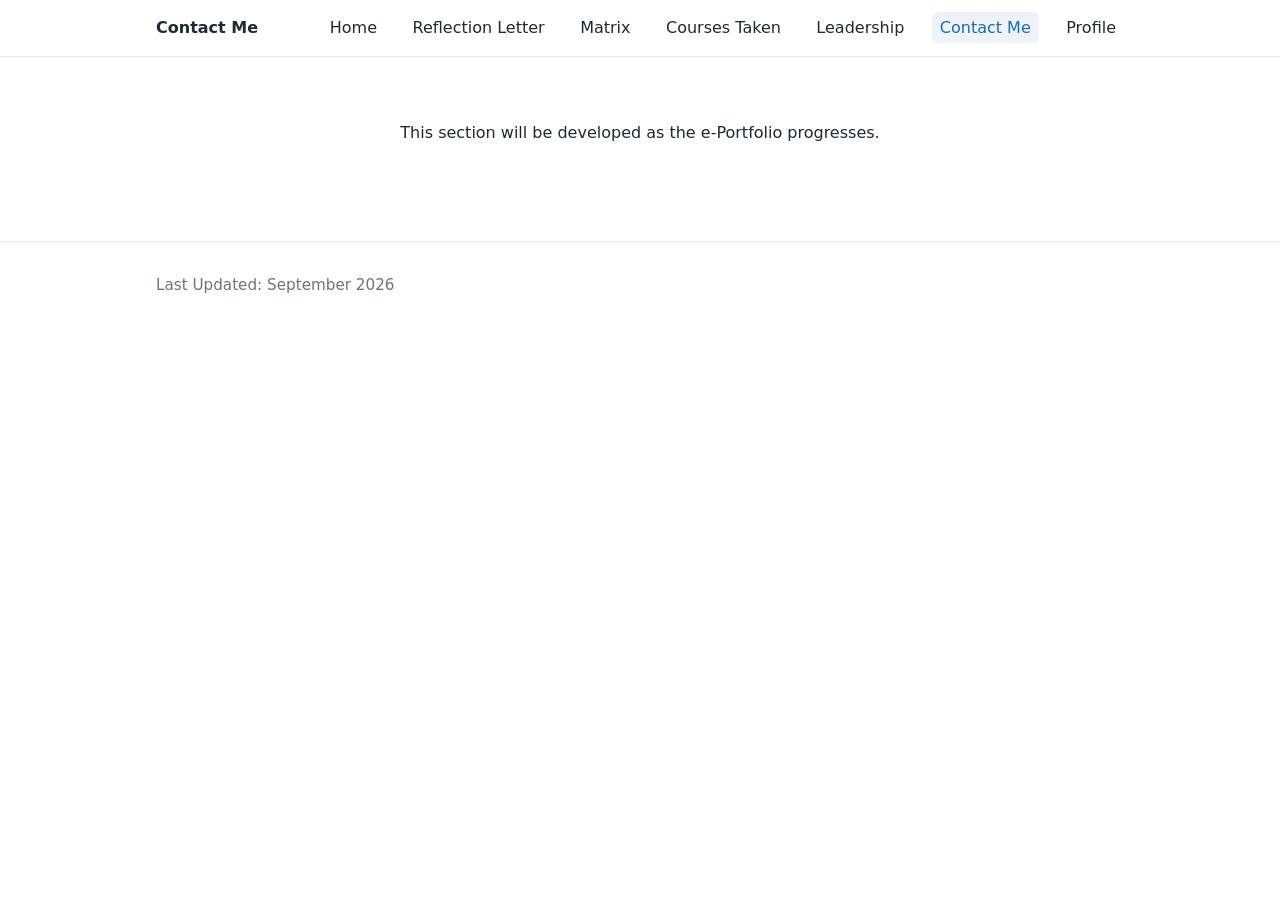
==== contact.html @ a75e3328 "Initial commit: scaffold e-Portfolio home and placeholders" ====
<!doctype html>
<html lang="en">
<head>
  <meta charset="utf-8" />
  <meta name="viewport" content="width=device-width,initial-scale=1" />
  <title>Contact Me — e-Portfolio</title>
  <link rel="stylesheet" href="css/style.css">
</head>
<body>
  <header class="site-header">
    <div class="container header-inner">
      <h1 class="site-title">Contact Me</h1>
      <nav class="site-nav">
        <a href="index.html">Home</a>
        <a href="reflection.html">Reflection Letter</a>
        <a href="matrix.html">Matrix</a>
        <a href="courses.html">Courses Taken</a>
        <a href="leadership.html">Leadership</a>
        <a href="contact.html" class="active">Contact Me</a>
        <a href="profile.html">Profile</a>
      </nav>
    </div>
  </header>

  <main class="container simple-center">
    <p>This section will be developed as the e-Portfolio progresses.</p>
  </main>

  <footer class="site-footer"><div class="container">Last Updated: September 2026</div></footer>
</body>
</html>
---- css/style.css ----
:root{
  --accent:#1b6ca8;
  --bg:#ffffff;
  --text:#1f2933;
  --muted:#6b7280;
  --container-max:1000px;
}
*{box-sizing:border-box}
body{font-family:Inter, system-ui, -apple-system, "Segoe UI", Roboto, "Helvetica Neue", Arial; margin:0; color:var(--text); background:var(--bg); line-height:1.5}
.container{max-width:var(--container-max); margin:0 auto; padding:1rem}
.site-header{border-bottom:1px solid #e6e9ec; background:transparent}
.header-inner{display:flex; align-items:center; justify-content:space-between; gap:1rem}
.site-title{font-size:1rem; margin:0; color:var(--text); font-weight:600}
.site-nav a{color:var(--text); text-decoration:none; margin-left:0.9rem; padding:0.4rem 0.5rem; border-radius:6px}
.site-nav a.active, .site-nav a:hover{background:rgba(27,108,168,0.08); color:var(--accent)}

.home-grid{display:grid; grid-template-columns:260px 1fr; gap:2rem; align-items:start; padding:2rem 1rem}
.profile-card{background:#fff; border:1px solid #eef2f6; padding:1rem; border-radius:8px; text-align:center}
.profile-photo{width:160px; height:160px; border-radius:8px; display:block; margin:0 auto}
.photo-caption{font-size:0.85rem; color:var(--muted); margin-top:0.5rem}
.home-content h2{margin-top:0;}
.home-content article{margin-bottom:1.25rem; padding-bottom:0.6rem; border-bottom:1px dashed #f1f5f9}
.home-content h3{margin:0 0 0.4rem 0; font-size:1rem}
.last-updated{color:var(--muted); font-size:0. ninerem; margin-top:0.75rem}

.site-footer{border-top:1px solid #e6e9ec; margin-top:2rem; padding:1rem 0; color:var(--muted); font-size:0.95rem}

.simple-center{padding:3rem 1rem; text-align:center}

@media (max-width:800px){
  .home-grid{grid-template-columns:1fr;}
  .profile-photo{width:120px;height:120px}
  .header-inner{flex-direction:column; align-items:flex-start}
  .site-nav{margin-top:0.5rem}
}
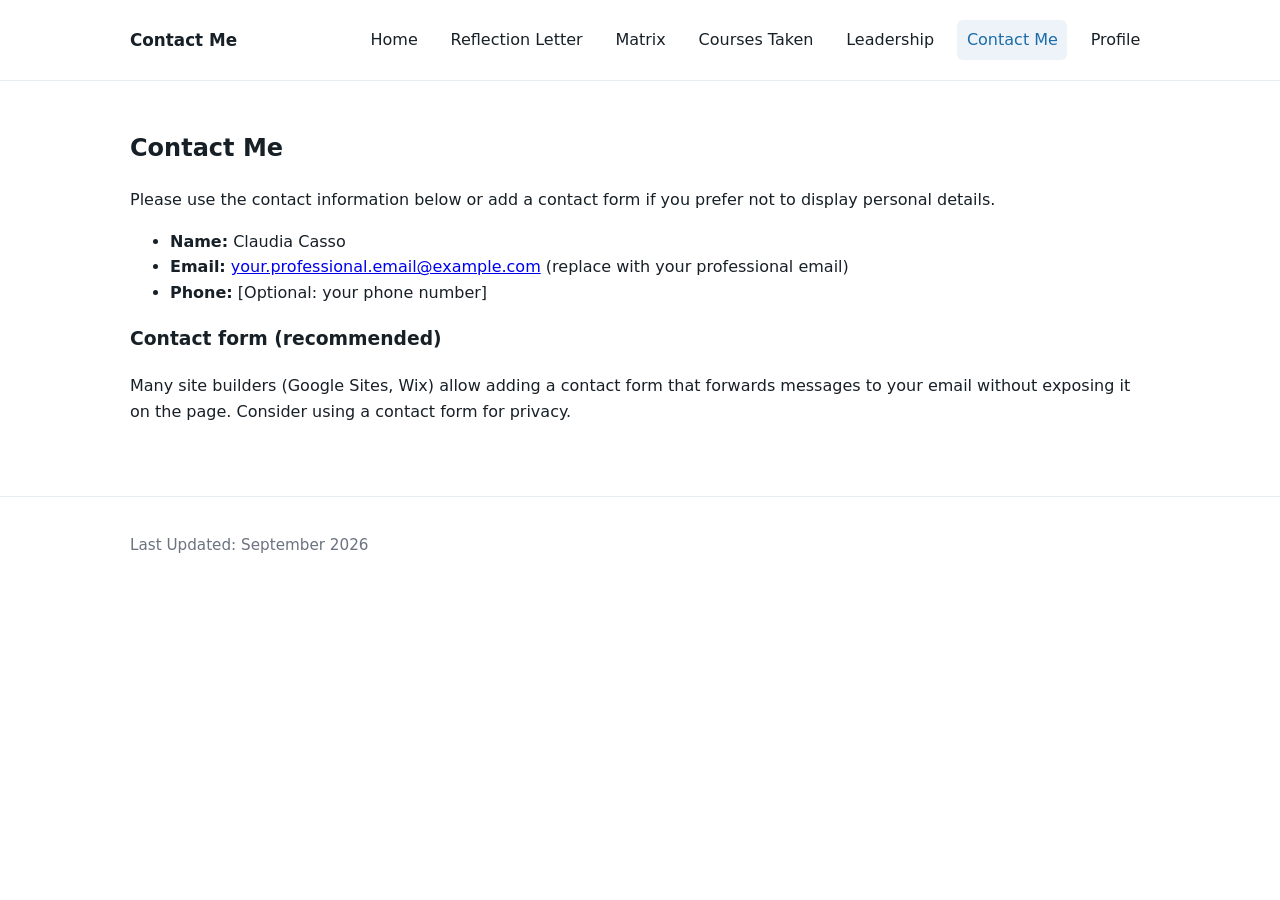
==== commit 58237b5b: "Content: populate Reflection, Matrix, Courses, Leadership, Contact, Profile pages; add EDTC6320 subp" ====
--- a/contact.html
+++ b/contact.html
@@ -22,8 +22,20 @@
     </div>
   </header>
 
-  <main class="container simple-center">
-    <p>This section will be developed as the e-Portfolio progresses.</p>
+  <main class="container">
+    <section>
+      <h2>Contact Me</h2>
+      <p>Please use the contact information below or add a contact form if you prefer not to display personal details.</p>
+
+      <ul>
+        <li><strong>Name:</strong> Claudia Casso</li>
+        <li><strong>Email:</strong> <a href="mailto:your.professional.email@example.com">your.professional.email@example.com</a> (replace with your professional email)</li>
+        <li><strong>Phone:</strong> [Optional: your phone number]</li>
+      </ul>
+
+      <h3>Contact form (recommended)</h3>
+      <p>Many site builders (Google Sites, Wix) allow adding a contact form that forwards messages to your email without exposing it on the page. Consider using a contact form for privacy.</p>
+    </section>
   </main>
 
   <footer class="site-footer"><div class="container">Last Updated: September 2026</div></footer>
--- a/css/style.css
+++ b/css/style.css
@@ -1,35 +1,53 @@
 :root{
-  --accent:#1b6ca8;
-  --bg:#ffffff;
-  --text:#1f2933;
-  --muted:#6b7280;
-  --container-max:1000px;
+  --accent: #1b6ca8; /* restrained blue accent */
+  --accent-weak: rgba(27,108,168,0.08);
+  --bg: #ffffff;
+  --text: #172027;
+  --muted: #6b7280;
+  --container-max: 1060px;
+  --card-border: #e9eef3;
 }
+
 *{box-sizing:border-box}
-body{font-family:Inter, system-ui, -apple-system, "Segoe UI", Roboto, "Helvetica Neue", Arial; margin:0; color:var(--text); background:var(--bg); line-height:1.5}
-.container{max-width:var(--container-max); margin:0 auto; padding:1rem}
-.site-header{border-bottom:1px solid #e6e9ec; background:transparent}
+html,body{height:100%}
+body{
+  font-family: Inter, system-ui, -apple-system, "Segoe UI", Roboto, "Helvetica Neue", Arial;
+  margin:0; color:var(--text); background:var(--bg); line-height:1.6; -webkit-font-smoothing:antialiased;
+}
+
+.container{max-width:var(--container-max); margin:0 auto; padding:1.25rem}
+.site-header{border-bottom:1px solid var(--card-border); background:transparent}
 .header-inner{display:flex; align-items:center; justify-content:space-between; gap:1rem}
-.site-title{font-size:1rem; margin:0; color:var(--text); font-weight:600}
-.site-nav a{color:var(--text); text-decoration:none; margin-left:0.9rem; padding:0.4rem 0.5rem; border-radius:6px}
-.site-nav a.active, .site-nav a:hover{background:rgba(27,108,168,0.08); color:var(--accent)}
+.site-title{font-size:1.05rem; margin:0; color:var(--text); font-weight:700}
+.site-nav{display:flex; align-items:center; gap:0.2rem}
+.site-nav a{color:var(--text); text-decoration:none; margin-left:0.65rem; padding:0.45rem 0.6rem; border-radius:6px; font-weight:500}
+.site-nav a.active, .site-nav a:hover{background:var(--accent-weak); color:var(--accent)}
 
-.home-grid{display:grid; grid-template-columns:260px 1fr; gap:2rem; align-items:start; padding:2rem 1rem}
-.profile-card{background:#fff; border:1px solid #eef2f6; padding:1rem; border-radius:8px; text-align:center}
+main.container{padding-top:1.75rem}
+
+.home-grid{display:grid; grid-template-columns:260px 1fr; gap:2rem; align-items:start; padding:1rem 0}
+.profile-card{background:#fff; border:1px solid var(--card-border); padding:1.25rem; border-radius:10px; text-align:center; min-height:220px}
 .profile-photo{width:160px; height:160px; border-radius:8px; display:block; margin:0 auto}
-.photo-caption{font-size:0.85rem; color:var(--muted); margin-top:0.5rem}
-.home-content h2{margin-top:0;}
-.home-content article{margin-bottom:1.25rem; padding-bottom:0.6rem; border-bottom:1px dashed #f1f5f9}
-.home-content h3{margin:0 0 0.4rem 0; font-size:1rem}
-.last-updated{color:var(--muted); font-size:0. ninerem; margin-top:0.75rem}
+.photo-caption{font-size:0.9rem; color:var(--muted); margin-top:0.6rem}
 
-.site-footer{border-top:1px solid #e6e9ec; margin-top:2rem; padding:1rem 0; color:var(--muted); font-size:0.95rem}
+.home-content h2{margin-top:0; color:var(--text); font-size:1.6rem}
+.home-content article{margin-bottom:1.5rem; padding-bottom:0.8rem; border-bottom:1px dashed #f4f7fa}
+.home-content h3{margin:0 0 0.5rem 0; font-size:1.05rem; color:var(--text)}
+.home-content p{color:var(--text); margin:0}
+.last-updated{color:var(--muted); font-size:0.95rem; margin-top:1rem}
+
+.site-footer{border-top:1px solid var(--card-border); margin-top:2.25rem; padding:1rem 0; color:var(--muted); font-size:0.95rem}
 
 .simple-center{padding:3rem 1rem; text-align:center}
 
-@media (max-width:800px){
+@media (max-width:980px){
   .home-grid{grid-template-columns:1fr;}
+  .profile-photo{width:140px;height:140px}
+  .header-inner{flex-direction:column; align-items:flex-start; gap:0.6rem}
+  .site-nav{flex-wrap:wrap}
+}
+
+@media (max-width:480px){
   .profile-photo{width:120px;height:120px}
-  .header-inner{flex-direction:column; align-items:flex-start}
-  .site-nav{margin-top:0.5rem}
+  .site-title{font-size:1rem}
 }
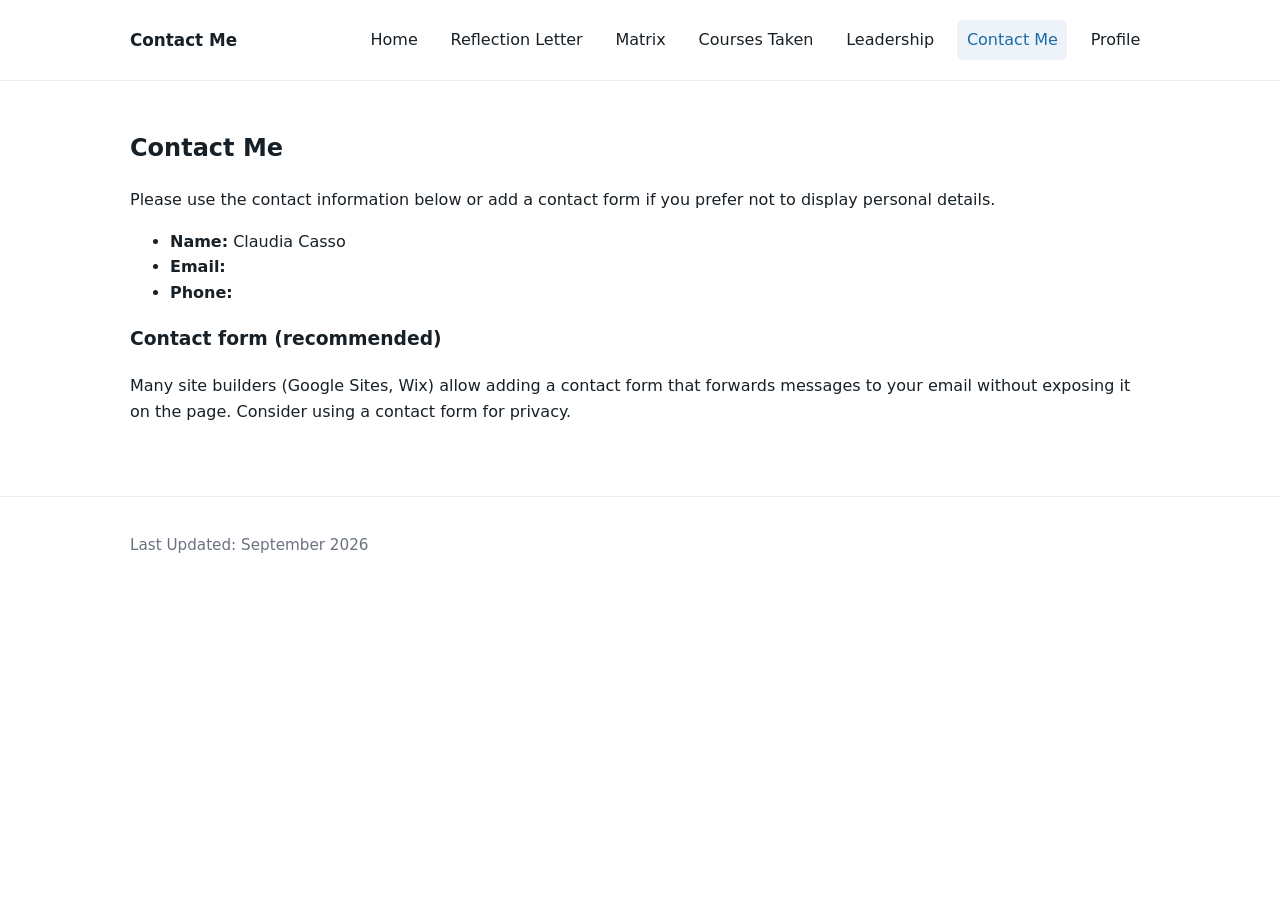
==== commit c61b7861: "Content update: populate About Me, reflection intro, profile bio; set EDTC 6320 course; add instruct" ====
--- a/contact.html
+++ b/contact.html
@@ -29,8 +29,8 @@
 
       <ul>
         <li><strong>Name:</strong> Claudia Casso</li>
-        <li><strong>Email:</strong> <a href="mailto:your.professional.email@example.com">your.professional.email@example.com</a> (replace with your professional email)</li>
-        <li><strong>Phone:</strong> [Optional: your phone number]</li>
+        <li><strong>Email:</strong> <!-- add your professional email here --> </li>
+        <li><strong>Phone:</strong> <!-- optional: add phone number here --> </li>
       </ul>
 
       <h3>Contact form (recommended)</h3>
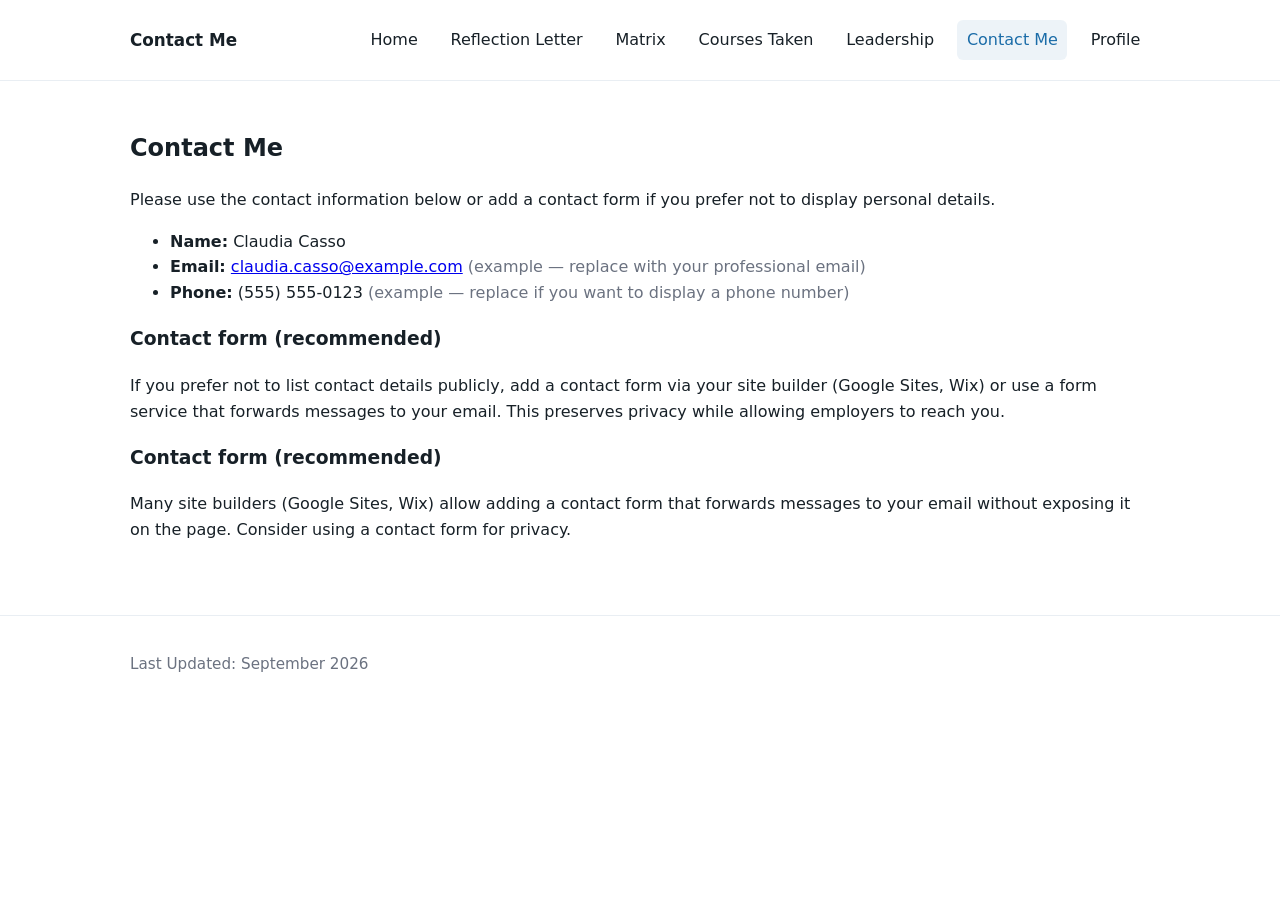
==== commit 85d00b8c: "Add realistic example content: EDTC6320 sample project + artifact report, matrix entry, leadership a" ====
--- a/contact.html
+++ b/contact.html
@@ -29,9 +29,12 @@
 
       <ul>
         <li><strong>Name:</strong> Claudia Casso</li>
-        <li><strong>Email:</strong> <!-- add your professional email here --> </li>
-        <li><strong>Phone:</strong> <!-- optional: add phone number here --> </li>
+        <li><strong>Email:</strong> <a href="mailto:claudia.casso@example.com">claudia.casso@example.com</a> <span style="color:#6b7280">(example — replace with your professional email)</span></li>
+        <li><strong>Phone:</strong> (555) 555-0123 <span style="color:#6b7280">(example — replace if you want to display a phone number)</span></li>
       </ul>
+
+      <h3>Contact form (recommended)</h3>
+      <p>If you prefer not to list contact details publicly, add a contact form via your site builder (Google Sites, Wix) or use a form service that forwards messages to your email. This preserves privacy while allowing employers to reach you.</p>
 
       <h3>Contact form (recommended)</h3>
       <p>Many site builders (Google Sites, Wix) allow adding a contact form that forwards messages to your email without exposing it on the page. Consider using a contact form for privacy.</p>
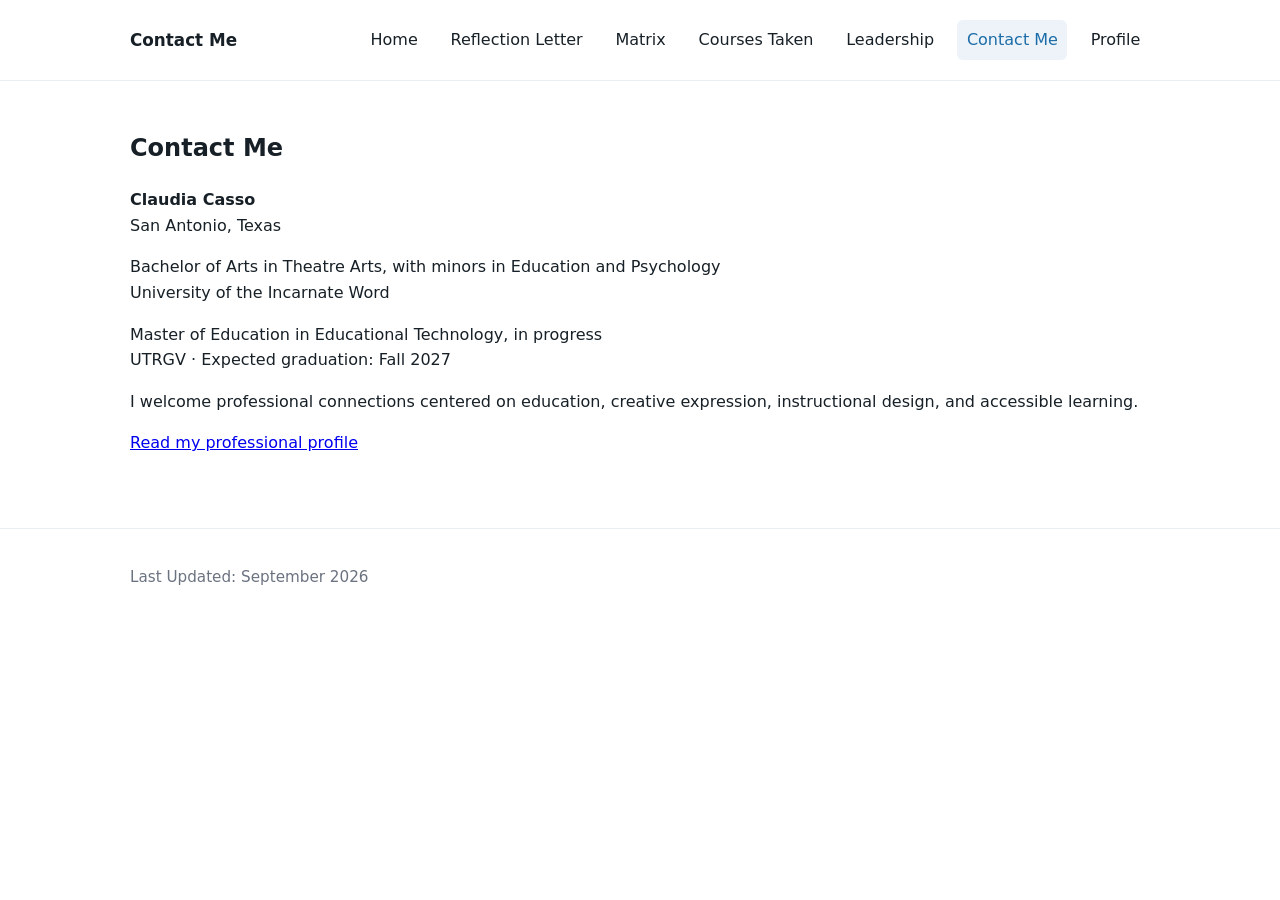
==== commit 19dca3c8: "Personalize Claudia’s portfolio content" ====
--- a/contact.html
+++ b/contact.html
@@ -1,46 +1,29 @@
-<!doctype html>
-<html lang="en">
-<head>
-  <meta charset="utf-8" />
-  <meta name="viewport" content="width=device-width,initial-scale=1" />
-  <title>Contact Me — e-Portfolio</title>
-  <link rel="stylesheet" href="css/style.css">
-</head>
-<body>
-  <header class="site-header">
-    <div class="container header-inner">
-      <h1 class="site-title">Contact Me</h1>
-      <nav class="site-nav">
-        <a href="index.html">Home</a>
-        <a href="reflection.html">Reflection Letter</a>
-        <a href="matrix.html">Matrix</a>
-        <a href="courses.html">Courses Taken</a>
-        <a href="leadership.html">Leadership</a>
-        <a href="contact.html" class="active">Contact Me</a>
-        <a href="profile.html">Profile</a>
-      </nav>
-    </div>
-  </header>
-
-  <main class="container">
-    <section>
-      <h2>Contact Me</h2>
-      <p>Please use the contact information below or add a contact form if you prefer not to display personal details.</p>
-
-      <ul>
-        <li><strong>Name:</strong> Claudia Casso</li>
-        <li><strong>Email:</strong> <a href="mailto:claudia.casso@example.com">claudia.casso@example.com</a> <span style="color:#6b7280">(example — replace with your professional email)</span></li>
-        <li><strong>Phone:</strong> (555) 555-0123 <span style="color:#6b7280">(example — replace if you want to display a phone number)</span></li>
-      </ul>
-
-      <h3>Contact form (recommended)</h3>
-      <p>If you prefer not to list contact details publicly, add a contact form via your site builder (Google Sites, Wix) or use a form service that forwards messages to your email. This preserves privacy while allowing employers to reach you.</p>
-
-      <h3>Contact form (recommended)</h3>
-      <p>Many site builders (Google Sites, Wix) allow adding a contact form that forwards messages to your email without exposing it on the page. Consider using a contact form for privacy.</p>
-    </section>
-  </main>
-
-  <footer class="site-footer"><div class="container">Last Updated: September 2026</div></footer>
-</body>
-</html>
+<!doctype html>
+<html lang="en">
+<head>
+  <meta charset="utf-8" />
+  <meta name="viewport" content="width=device-width,initial-scale=1" />
+  <title>Contact Me — e-Portfolio</title>
+  <link rel="stylesheet" href="css/style.css">
+</head>
+<body>
+  <header class="site-header">
+    <div class="container header-inner">
+      <h1 class="site-title">Contact Me</h1>
+      <nav class="site-nav" aria-label="Main navigation">
+        <a href="index.html">Home</a>
+        <a href="reflection.html">Reflection Letter</a>
+        <a href="matrix.html">Matrix</a>
+        <a href="courses.html">Courses Taken</a>
+        <a href="leadership.html">Leadership</a>
+        <a href="contact.html" class="active" aria-current="page">Contact Me</a>
+        <a href="profile.html">Profile</a>
+      </nav>
+    </div>
+  </header>
+
+  <main class="container"><section class="reading-content"><h2>Contact Me</h2><p><strong>Claudia Casso</strong><br>San Antonio, Texas</p><p>Bachelor of Arts in Theatre Arts, with minors in Education and Psychology<br>University of the Incarnate Word</p><p>Master of Education in Educational Technology, in progress<br>UTRGV · Expected graduation: Fall 2027</p><p>I welcome professional connections centered on education, creative expression, instructional design, and accessible learning.</p><p><a href="profile.html">Read my professional profile</a></p></section></main>
+
+  <footer class="site-footer"><div class="container">Last Updated: September 2026</div></footer>
+</body>
+</html>
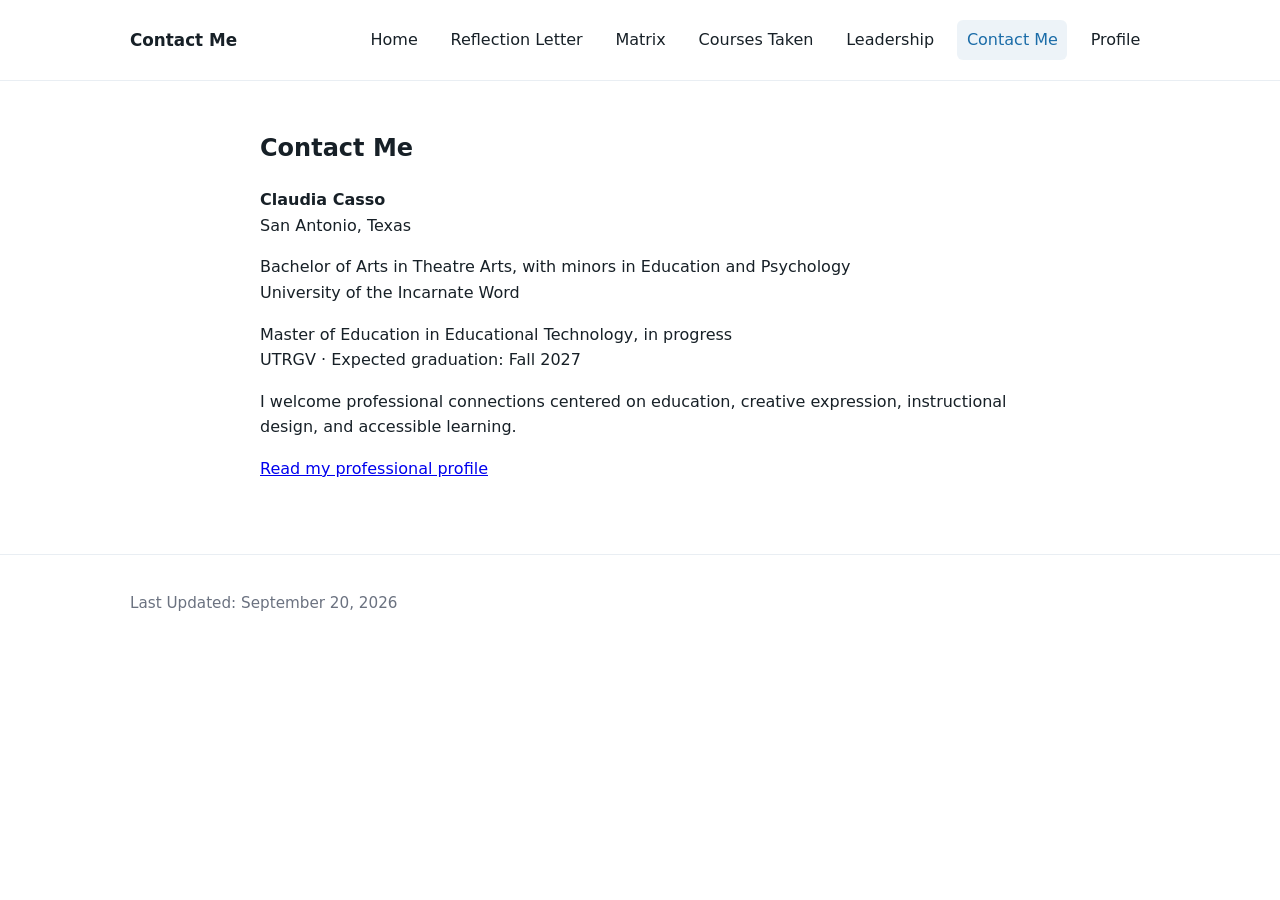
==== commit f7f42d5a: "Update portfolio attribution, date and wording" ====
--- a/contact.html
+++ b/contact.html
@@ -24,6 +24,6 @@
 
   <main class="container"><section class="reading-content"><h2>Contact Me</h2><p><strong>Claudia Casso</strong><br>San Antonio, Texas</p><p>Bachelor of Arts in Theatre Arts, with minors in Education and Psychology<br>University of the Incarnate Word</p><p>Master of Education in Educational Technology, in progress<br>UTRGV · Expected graduation: Fall 2027</p><p>I welcome professional connections centered on education, creative expression, instructional design, and accessible learning.</p><p><a href="profile.html">Read my professional profile</a></p></section></main>
 
-  <footer class="site-footer"><div class="container">Last Updated: September 2026</div></footer>
+  <footer class="site-footer"><div class="container">Last Updated: September 20, 2026</div></footer>
 </body>
 </html>
--- a/css/style.css
+++ b/css/style.css
@@ -1,53 +1,65 @@
-:root{
-  --accent: #1b6ca8; /* restrained blue accent */
-  --accent-weak: rgba(27,108,168,0.08);
-  --bg: #ffffff;
-  --text: #172027;
-  --muted: #6b7280;
-  --container-max: 1060px;
-  --card-border: #e9eef3;
-}
+:root{
+  --accent: #1b6ca8; /* restrained blue accent */
+  --accent-weak: rgba(27,108,168,0.08);
+  --bg: #ffffff;
+  --text: #172027;
+  --muted: #6b7280;
+  --container-max: 1060px;
+  --card-border: #e9eef3;
+}
+
+*{box-sizing:border-box}
+html,body{height:100%}
+body{
+  font-family: Inter, system-ui, -apple-system, "Segoe UI", Roboto, "Helvetica Neue", Arial;
+  margin:0; color:var(--text); background:var(--bg); line-height:1.6; -webkit-font-smoothing:antialiased;
+}
+
+.container{max-width:var(--container-max); margin:0 auto; padding:1.25rem}
+.site-header{border-bottom:1px solid var(--card-border); background:transparent}
+.header-inner{display:flex; align-items:center; justify-content:space-between; gap:1rem}
+.site-title{font-size:1.05rem; margin:0; color:var(--text); font-weight:700}
+.site-nav{display:flex; align-items:center; gap:0.2rem}
+.site-nav a{color:var(--text); text-decoration:none; margin-left:0.65rem; padding:0.45rem 0.6rem; border-radius:6px; font-weight:500}
+.site-nav a.active, .site-nav a:hover{background:var(--accent-weak); color:var(--accent)}
+
+main.container{padding-top:1.75rem}
+
+.home-grid{display:grid; grid-template-columns:260px 1fr; gap:2rem; align-items:start; padding:1rem 0}
+.profile-card{background:#fff; border:1px solid var(--card-border); padding:1.25rem; border-radius:10px; text-align:center; min-height:220px}
+.profile-photo{width:160px; height:160px; border-radius:8px; display:block; margin:0 auto}
+.photo-caption{font-size:0.9rem; color:var(--muted); margin-top:0.6rem}
+
+.home-content h2{margin-top:0; color:var(--text); font-size:1.6rem}
+.home-content article{margin-bottom:1.5rem; padding-bottom:0.8rem; border-bottom:1px dashed #f4f7fa}
+.home-content h3{margin:0 0 0.5rem 0; font-size:1.05rem; color:var(--text)}
+.home-content p{color:var(--text); margin:0}
+.last-updated{color:var(--muted); font-size:0.95rem; margin-top:1rem}
+
+.site-footer{border-top:1px solid var(--card-border); margin-top:2.25rem; padding:1rem 0; color:var(--muted); font-size:0.95rem}
+
+.simple-center{padding:3rem 1rem; text-align:center}
+
+@media (max-width:980px){
+  .home-grid{grid-template-columns:1fr;}
+  .profile-photo{width:140px;height:140px}
+  .header-inner{flex-direction:column; align-items:flex-start; gap:0.6rem}
+  .site-nav{flex-wrap:wrap}
+}
+
+@media (max-width:480px){
+  .profile-photo{width:120px;height:120px}
+  .site-title{font-size:1rem}
+}
 
-*{box-sizing:border-box}
-html,body{height:100%}
-body{
-  font-family: Inter, system-ui, -apple-system, "Segoe UI", Roboto, "Helvetica Neue", Arial;
-  margin:0; color:var(--text); background:var(--bg); line-height:1.6; -webkit-font-smoothing:antialiased;
-}
-
-.container{max-width:var(--container-max); margin:0 auto; padding:1.25rem}
-.site-header{border-bottom:1px solid var(--card-border); background:transparent}
-.header-inner{display:flex; align-items:center; justify-content:space-between; gap:1rem}
-.site-title{font-size:1.05rem; margin:0; color:var(--text); font-weight:700}
-.site-nav{display:flex; align-items:center; gap:0.2rem}
-.site-nav a{color:var(--text); text-decoration:none; margin-left:0.65rem; padding:0.45rem 0.6rem; border-radius:6px; font-weight:500}
-.site-nav a.active, .site-nav a:hover{background:var(--accent-weak); color:var(--accent)}
-
-main.container{padding-top:1.75rem}
-
-.home-grid{display:grid; grid-template-columns:260px 1fr; gap:2rem; align-items:start; padding:1rem 0}
-.profile-card{background:#fff; border:1px solid var(--card-border); padding:1.25rem; border-radius:10px; text-align:center; min-height:220px}
-.profile-photo{width:160px; height:160px; border-radius:8px; display:block; margin:0 auto}
-.photo-caption{font-size:0.9rem; color:var(--muted); margin-top:0.6rem}
-
-.home-content h2{margin-top:0; color:var(--text); font-size:1.6rem}
-.home-content article{margin-bottom:1.5rem; padding-bottom:0.8rem; border-bottom:1px dashed #f4f7fa}
-.home-content h3{margin:0 0 0.5rem 0; font-size:1.05rem; color:var(--text)}
-.home-content p{color:var(--text); margin:0}
-.last-updated{color:var(--muted); font-size:0.95rem; margin-top:1rem}
-
-.site-footer{border-top:1px solid var(--card-border); margin-top:2.25rem; padding:1rem 0; color:var(--muted); font-size:0.95rem}
-
-.simple-center{padding:3rem 1rem; text-align:center}
-
-@media (max-width:980px){
-  .home-grid{grid-template-columns:1fr;}
-  .profile-photo{width:140px;height:140px}
-  .header-inner{flex-direction:column; align-items:flex-start; gap:0.6rem}
-  .site-nav{flex-wrap:wrap}
-}
-
-@media (max-width:480px){
-  .profile-photo{width:120px;height:120px}
-  .site-title{font-size:1rem}
-}
+.reading-content{max-width:760px;margin:0 auto;text-align:left}
+.home-content p{margin:0 0 1rem}
+.reading-content h3{margin-top:1.75rem}
+.site-nav{flex-wrap:wrap}
+.home-grid{padding-left:1.25rem;padding-right:1.25rem}
+.table-scroll{overflow-x:auto}
+table{width:100%;border-collapse:collapse;margin:1rem 0}
+caption{text-align:left;font-weight:600;margin-bottom:0.5rem}
+th,td{text-align:left;vertical-align:top;padding:0.75rem;border:1px solid var(--card-border)}
+thead{background:var(--accent-weak)}
+.home-content h3{margin-top:1.5rem}
